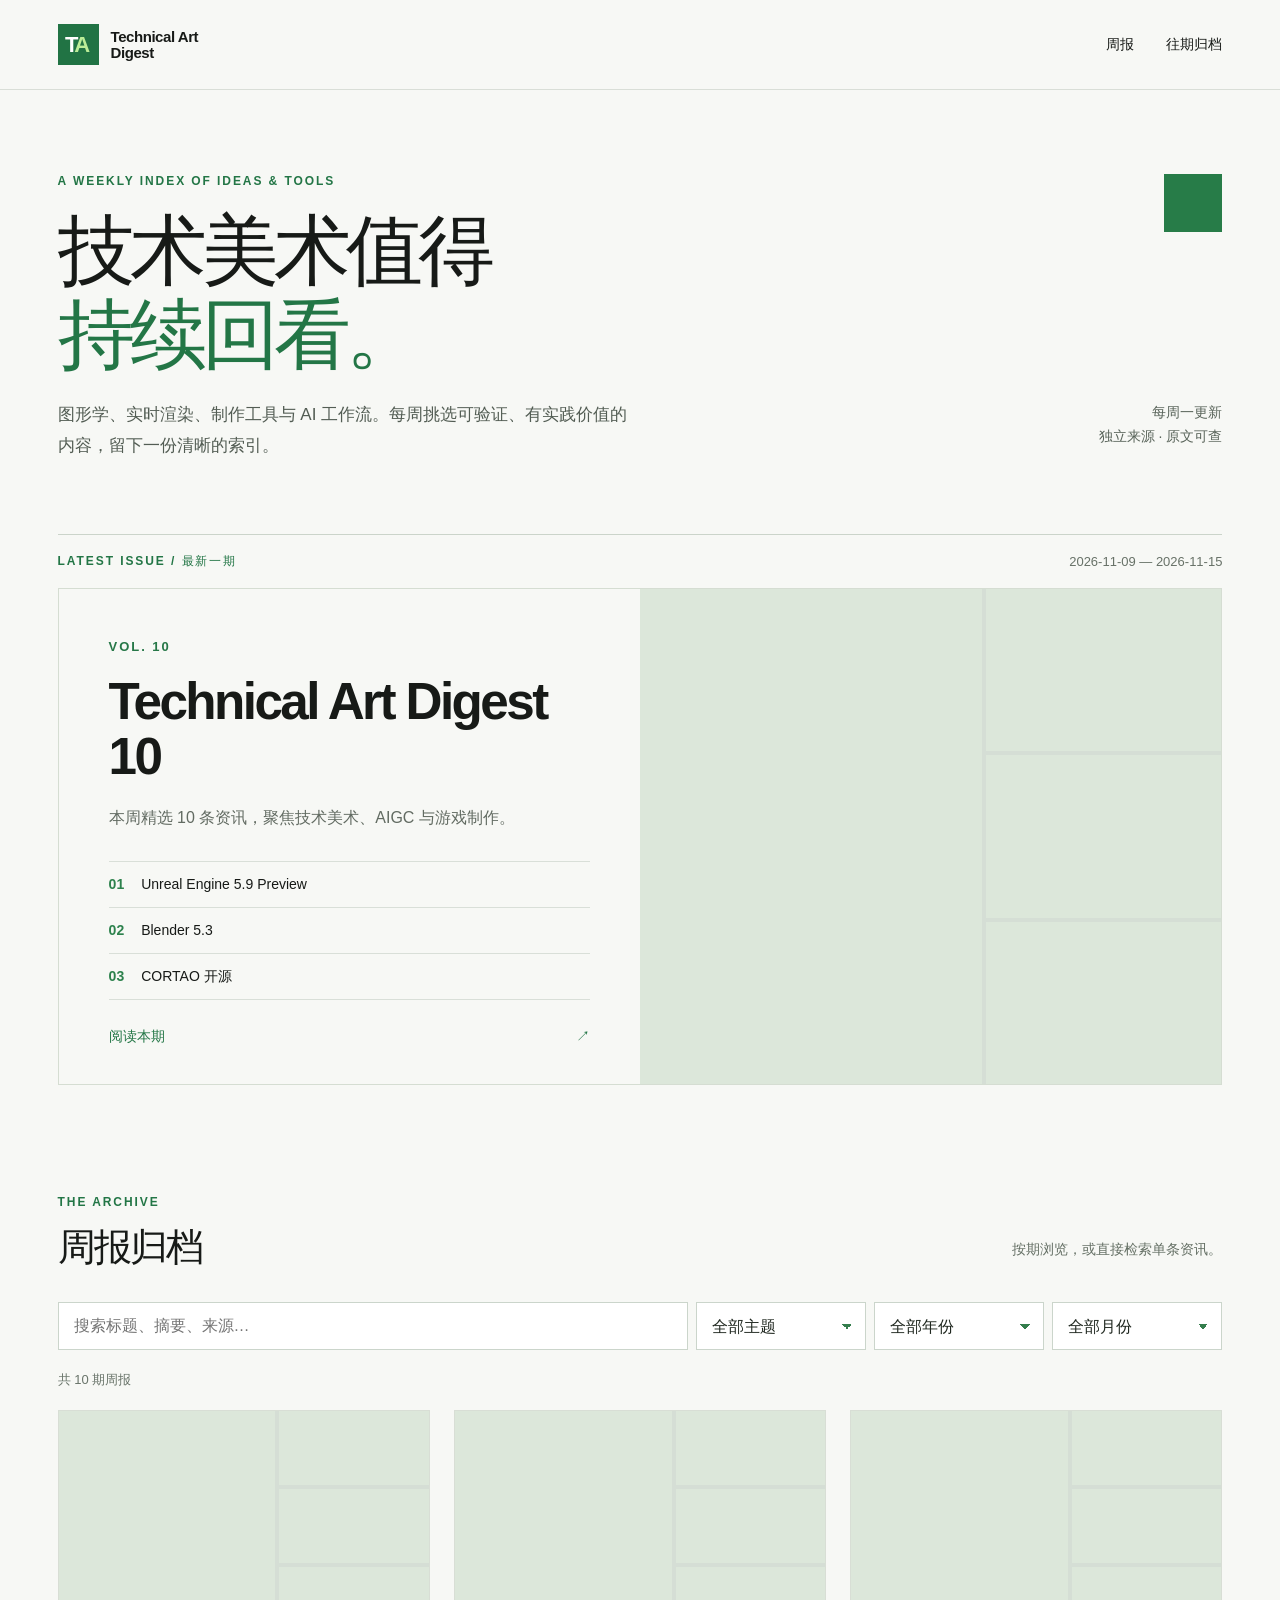
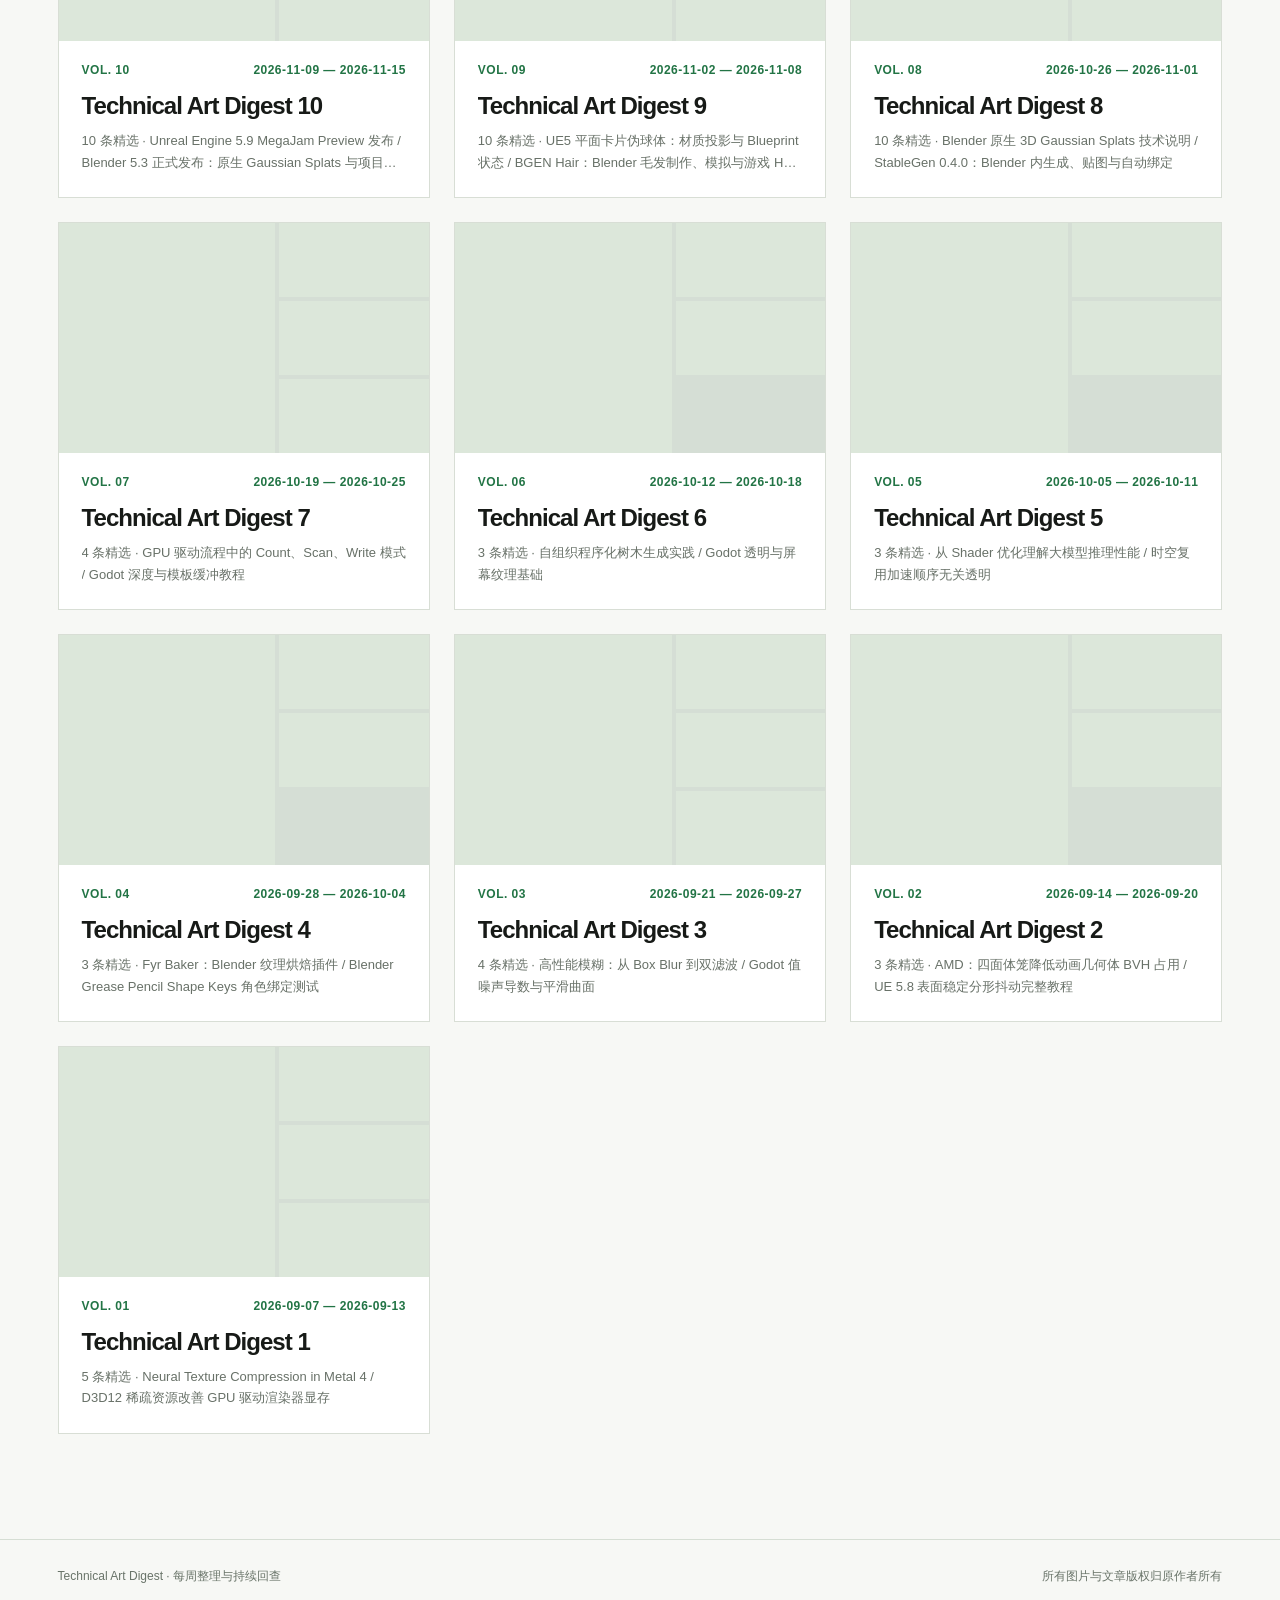
==== index.html @ 16531b32 "Build Technical Art Digest archive with ten issues" ====
<!doctype html>
<html lang="zh-CN">
<head>
  <meta charset="utf-8">
  <meta name="viewport" content="width=device-width, initial-scale=1">
  <meta name="theme-color" content="#f7f8f5">
  <meta name="description" content="Technical Art Digest：技术美术、图形学、AIGC 与游戏制作的每周精选。">
  <title>Technical Art Digest</title>
  <link rel="stylesheet" href="styles.css">
  <script src="app.js" defer></script>
</head>
<body>
  <header class="site-header"><a class="brand" href="./"><span class="brand-mark">T<span>A</span></span><span>Technical Art<br>Digest</span></a><nav><a href="./" aria-current="page">周报</a><a href="#archive">往期归档</a></nav></header>
  <main id="app"><p class="loading">正在载入周报…</p></main>
  <footer class="site-footer"><span>Technical Art Digest · 每周整理与持续回查</span><span>所有图片与文章版权归原作者所有</span></footer>
</body>
</html>
---- styles.css ----
:root{font-family:Arial,"Microsoft YaHei","PingFang SC",sans-serif;color:#171a17;background:#f7f8f5;font-synthesis:none}*{box-sizing:border-box}html{scroll-behavior:smooth}body{margin:0}a{color:inherit;text-decoration:none}button,input,select{font:inherit}img{display:block;width:100%;height:100%;object-fit:cover}.site-header,.site-footer,main{max-width:1440px;margin:auto}.site-header{height:90px;padding:0 4.5%;display:flex;align-items:center;justify-content:space-between;border-bottom:1px solid #d9ded7}.brand{display:flex;gap:12px;align-items:center;font-size:15px;line-height:1.05;font-weight:800;letter-spacing:-.03em}.brand-mark{width:41px;height:41px;background:#217344;color:white;display:flex;align-items:center;justify-content:center;letter-spacing:-.18em;padding-right:5px;font-size:22px}.brand-mark span{color:#bbed98}.site-header nav{display:flex;gap:32px;font-size:14px;font-weight:700}.site-header nav a:hover,.text-link:hover,.source-link:hover{color:#217344}main{padding:0 4.5%}.intro{min-height:430px;padding:84px 0 72px;display:flex;justify-content:space-between;gap:36px}.eyebrow{color:#237646;font-size:12px;font-weight:800;letter-spacing:.16em;margin:0 0 21px}.intro h1{font-size:clamp(48px,6vw,91px);line-height:1.09;letter-spacing:-.065em;margin:0 0 24px;font-weight:800}.intro h1 em{font-style:normal;color:#237646}.intro-copy{max-width:570px;font-size:17px;line-height:1.8;color:#535d54;margin:0}.intro-side{display:flex;flex-direction:column;align-items:flex-end;justify-content:space-between;text-align:right;color:#59645a;font-size:14px;line-height:1.65}.green-square{width:58px;height:58px;background:#277c48}.section-top{display:flex;justify-content:space-between;align-items:center;font-size:13px;color:#677167;border-top:1px solid #cbd4ca;padding:18px 0}.section-top .eyebrow{margin:0}.featured-layout{display:grid;grid-template-columns:1fr 1fr;min-height:480px;border:1px solid #d5ddd2;transition:border-color .2s}.featured-layout:hover{border-color:#217344}.featured-copy{padding:50px 50px 38px;display:flex;flex-direction:column}.volume{font-size:13px;letter-spacing:.15em;font-weight:800;color:#267747}.featured-copy h2{font-size:clamp(36px,4vw,65px);line-height:1.08;letter-spacing:-.05em;margin:20px 0}.featured-copy>p{color:#626b62;font-size:16px;line-height:1.7;margin:0 0 30px}.feature-list{border-top:1px solid #d9dfd8}.feature-list>div{display:flex;gap:17px;padding:12px 0;border-bottom:1px solid #d9dfd8;font-size:14px;line-height:1.5}.feature-list b{color:#2d824d}.featured-action{margin-top:auto;padding-top:28px;font-size:14px;font-weight:800;color:#237646;display:flex;justify-content:space-between}.mosaic{display:grid;grid-template-columns:1.45fr 1fr;grid-template-rows:repeat(3,1fr);gap:4px;min-height:280px;background:#d5ded5}.mosaic-cell{overflow:hidden;background:#e6ebe4}.mosaic-cell img{transition:transform .25s}.featured-layout:hover .mosaic-cell img,.issue-card:hover .mosaic-cell img{transform:scale(1.035)}.cell-1{grid-row:1/4}.cell-2{grid-column:2;grid-row:1}.cell-3{grid-column:2;grid-row:2}.cell-4{grid-column:2;grid-row:3}.mosaic-cell:only-child{grid-column:1/3;grid-row:1/4}.mosaic-placeholder{grid-column:1/3;grid-row:1/4;background:#d4e5d2;color:#207043;display:grid;place-items:center;text-align:center;font-size:30px;font-weight:800;line-height:1.3}.image-frame{background:#e2e9e0;overflow:hidden}.image-missing{background:#dce7da}.archive{padding:110px 0 105px}.section-heading{display:flex;align-items:end;justify-content:space-between;gap:20px;margin-bottom:29px}.section-heading .eyebrow{margin-bottom:13px}.section-heading h2{font-size:38px;letter-spacing:-.045em;margin:0}.section-heading>p{color:#657065;font-size:14px}.filters{display:grid;grid-template-columns:minmax(230px,1fr) repeat(3,170px);gap:8px}.filters input,.filters select{width:100%;height:48px;border:1px solid #cbd5cb;background:white;padding:0 15px;color:#202820;outline:none;border-radius:0}.filters input:focus,.filters select:focus{border-color:#237646;box-shadow:0 0 0 2px #b9dfc4}.filters select{appearance:none;background-image:linear-gradient(45deg,transparent 50%,#347e4d 50%),linear-gradient(135deg,#347e4d 50%,transparent 50%);background-position:calc(100% - 18px) 21px,calc(100% - 13px) 21px;background-size:5px 5px;background-repeat:no-repeat}.result-count{color:#69746a;font-size:13px;margin:21px 0}.issue-grid{display:grid;grid-template-columns:repeat(3,minmax(0,1fr));gap:24px}.issue-card{background:#fff;border:1px solid #d8ded5;min-width:0;transition:border-color .2s,transform .2s}.issue-card:hover{border-color:#278049;transform:translateY(-3px)}.issue-card .mosaic{height:230px;min-height:0}.issue-card-meta{display:flex;justify-content:space-between;gap:12px;padding:22px 23px 0;font-size:12px;color:#227445;font-weight:800;letter-spacing:.04em}.issue-card h3{font-size:24px;letter-spacing:-.04em;margin:15px 23px 10px}.issue-card p{margin:0 23px 24px;color:#687168;font-size:13px;line-height:1.65;display:-webkit-box;-webkit-line-clamp:2;-webkit-box-orient:vertical;overflow:hidden}.results-list{display:grid;gap:12px}.result-card{display:grid;grid-template-columns:220px 1fr;background:white;border:1px solid #d8ded5}.result-image{height:180px}.result-body{padding:22px 27px}.result-body h3{font-size:21px;letter-spacing:-.03em;margin:12px 0 8px}.result-body p{color:#596459;line-height:1.6;margin:0 0 11px;font-size:14px}.text-link{font-weight:800;color:#237646;font-size:13px}.meta{display:flex;gap:10px;align-items:center;flex-wrap:wrap;font-size:12px;color:#6b746b}.tag{display:inline-block;padding:5px 8px;background:#e4f0e5;color:#206d3f;font-size:12px;font-weight:800}.tag.ai{background:#e6e9f5;color:#424d90}.tag.games{background:#f1ebd8;color:#7a6127}.site-footer{border-top:1px solid #d6ded4;display:flex;justify-content:space-between;gap:20px;padding:28px 4.5% 45px;color:#697469;font-size:12px}.loading,.not-found,.empty{padding:80px 0;color:#576458}.not-found h1{font-size:34px}.sr-only{position:absolute;width:1px;height:1px;padding:0;margin:-1px;overflow:hidden;clip:rect(0,0,0,0);white-space:nowrap;border:0}.issue-page{padding-top:35px}.back-link{font-size:13px;color:#53705a;font-weight:800}.issue-hero{display:grid;grid-template-columns:1fr 46%;gap:40px;min-height:365px;padding:65px 0 60px;align-items:center}.issue-hero h1{font-size:clamp(46px,5.5vw,78px);line-height:1.06;letter-spacing:-.06em;margin:0 0 20px}.issue-date{color:#667166;font-size:15px}.issue-hero .mosaic{height:290px}.backfill-note{max-width:560px;color:#697669;font-size:13px;line-height:1.6;margin-top:24px}.top-picks,.stories,.closing{border-top:1px solid #cbd5ca;padding:37px 0 70px}.picks-grid{display:grid;grid-template-columns:repeat(3,1fr);gap:30px}.picks-grid>div{border-top:2px solid #297849;padding-top:15px}.picks-grid span{color:#237646;font-size:13px;font-weight:800}.picks-grid h3{font-size:20px;line-height:1.35;margin:18px 0 8px}.picks-grid p{font-size:14px;line-height:1.7;color:#5d695e}.story{display:grid;grid-template-columns:55px minmax(0,1fr) 36%;gap:24px;border-top:1px solid #dce3da;padding:30px 0 40px;scroll-margin-top:30px}.story-index{color:#2b7c49;font-size:14px;font-weight:800}.story h3{font-size:clamp(23px,2.5vw,32px);letter-spacing:-.035em;line-height:1.3;margin:16px 0}.story-main>p{line-height:1.85;color:#48544a;font-size:16px;margin:0 0 18px}.value{border-left:3px solid #358658;padding:3px 0 3px 15px;margin:20px 0}.value strong{font-size:13px;color:#227345}.value p{font-size:14px;line-height:1.7;color:#5c685d;margin:6px 0 0}.source-link{font-size:14px;color:#247744;font-weight:800}.story-figure{margin:0}.story-figure .image-frame{aspect-ratio:1.5}.story-figure figcaption{font-size:12px;color:#6d776d;margin-top:9px;line-height:1.5}.story-figure figcaption a{text-decoration:underline}.closing{max-width:850px}.closing h2{font-size:36px;letter-spacing:-.04em}.closing>p:not(.eyebrow),.closing div p{font-size:16px;line-height:1.8;color:#4d5a4f}.closing div{margin-top:20px}.closing strong{color:#237646}.issue-pagination{display:flex;justify-content:space-between;border-top:1px solid #d6ded4;padding:27px 0 70px;color:#237646;font-weight:800;font-size:14px}@media(max-width:900px){.featured-layout,.issue-hero{grid-template-columns:1fr}.featured-layout .mosaic{height:350px}.issue-grid{grid-template-columns:repeat(2,minmax(0,1fr))}.filters{grid-template-columns:1fr 1fr}.search-wrap{grid-column:1/-1}.story{grid-template-columns:40px 1fr}.story-figure{grid-column:2}.story-figure .image-frame{max-width:600px}.issue-hero{gap:10px}}@media(max-width:600px){.site-header{height:70px;padding:0 5%}.site-header nav{gap:16px}.site-header nav a{font-size:13px}main{padding:0 5%}.intro{min-height:0;padding:62px 0;display:block}.intro h1{font-size:48px}.intro-side{display:none}.featured-copy{padding:29px 24px}.featured-copy h2{font-size:38px}.featured-layout .mosaic{height:260px}.archive{padding:75px 0}.section-heading h2{font-size:31px}.section-heading>p{display:none}.filters{grid-template-columns:1fr 1fr}.filters label:nth-child(2){grid-column:1/-1}.issue-grid{grid-template-columns:1fr}.issue-card .mosaic{height:240px}.result-card{grid-template-columns:1fr}.result-image{height:200px}.site-footer{padding:24px 5%;display:block;line-height:1.8}.issue-hero{padding:45px 0}.issue-hero h1{font-size:46px}.issue-hero .mosaic{height:230px}.picks-grid{grid-template-columns:1fr;gap:18px}.story{grid-template-columns:1fr;gap:10px}.story-index{font-size:12px}.story-figure{grid-column:1}.story h3{font-size:25px}}
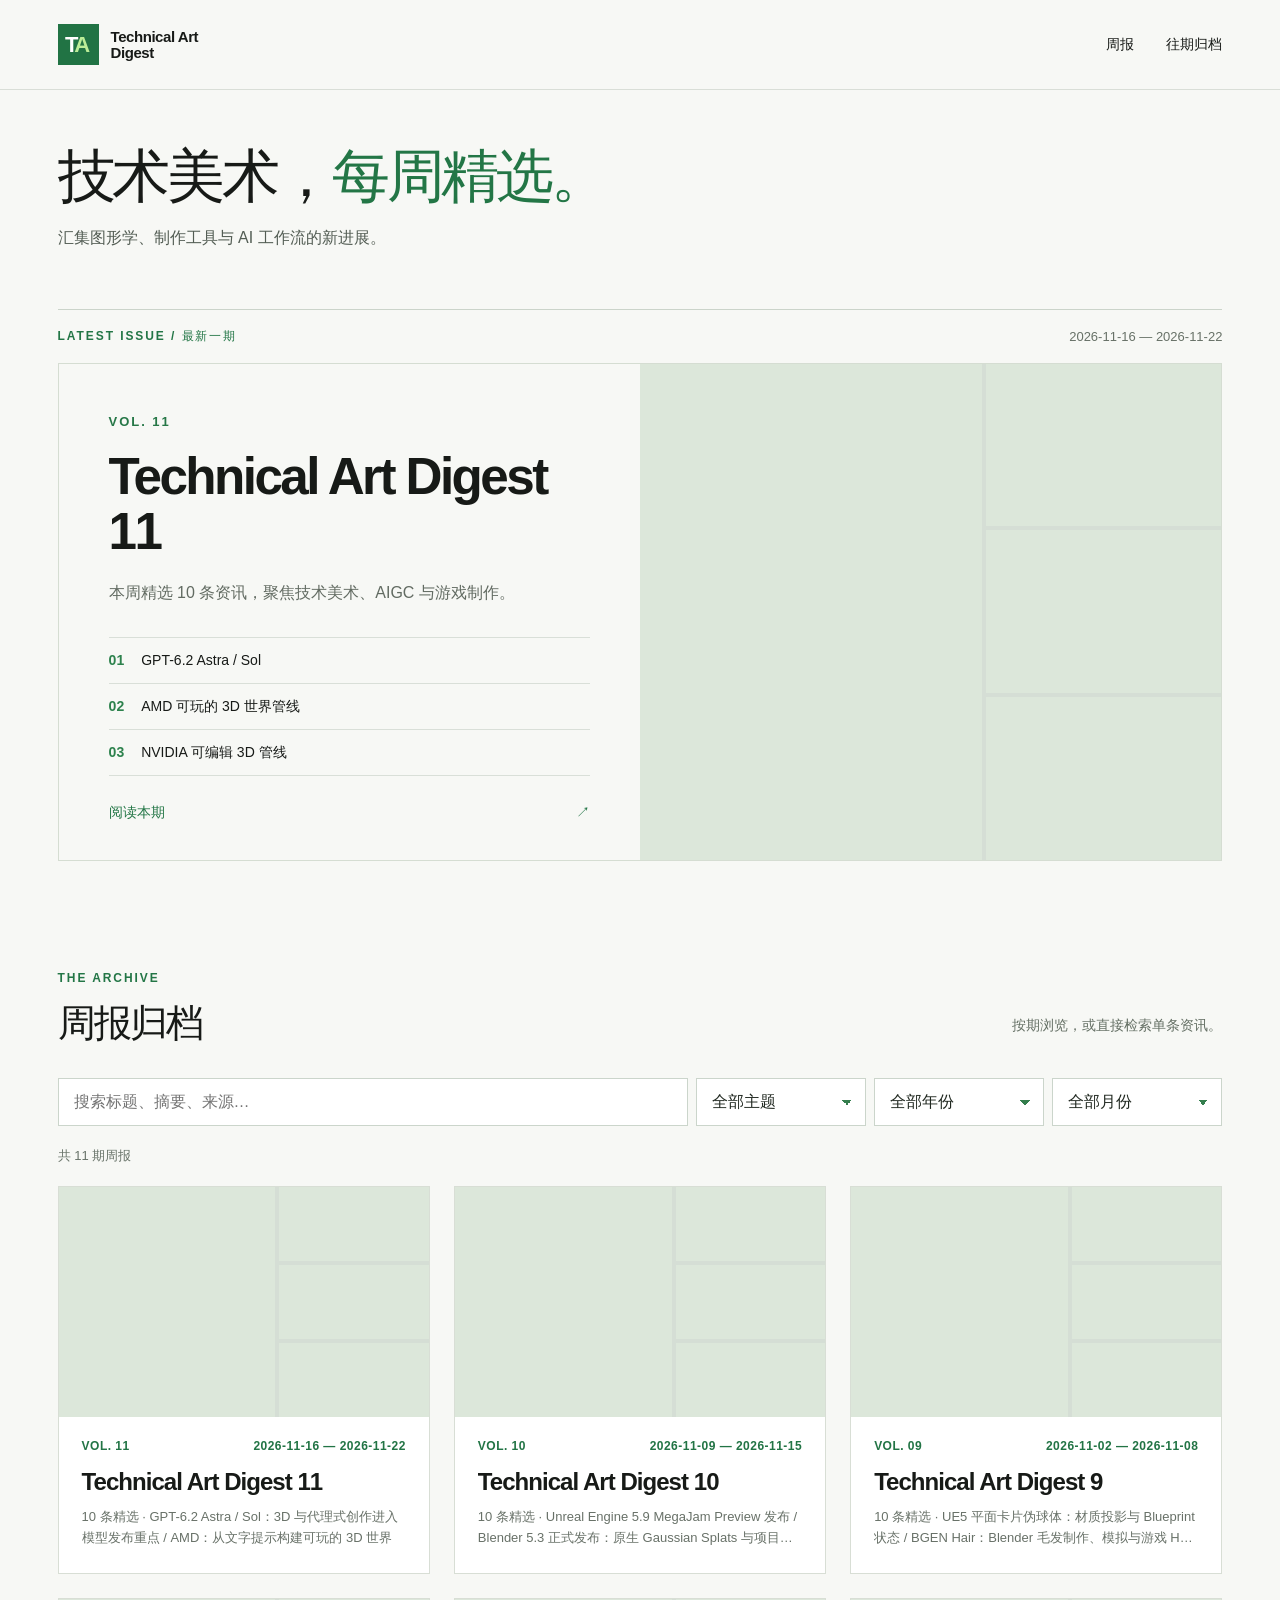
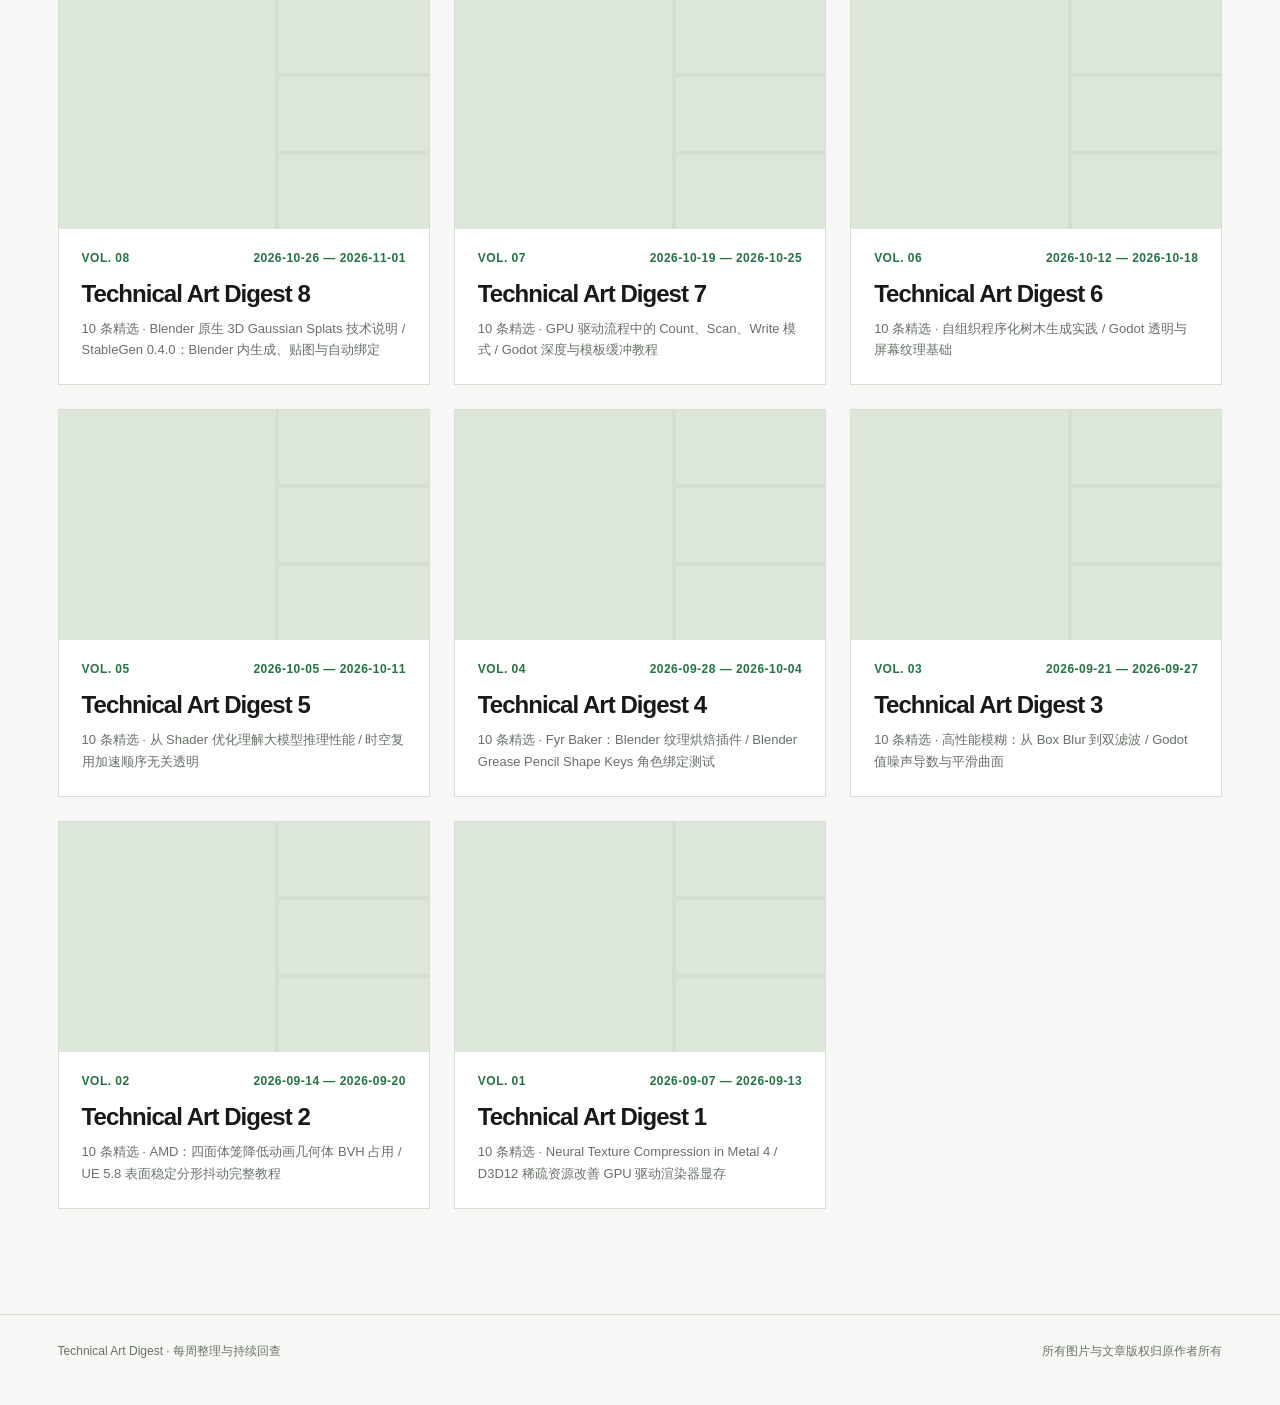
==== commit f62fa306: "Refresh digest data after publication" ====
--- a/index.html
+++ b/index.html
@@ -7,7 +7,7 @@
   <meta name="description" content="Technical Art Digest：技术美术、图形学、AIGC 与游戏制作的每周精选。">
   <title>Technical Art Digest</title>
   <link rel="stylesheet" href="styles.css">
-  <script src="app.js" defer></script>
+  <script src="app.js?v=11" defer></script>
 </head>
 <body>
   <header class="site-header"><a class="brand" href="./"><span class="brand-mark">T<span>A</span></span><span>Technical Art<br>Digest</span></a><nav><a href="./" aria-current="page">周报</a><a href="#archive">往期归档</a></nav></header>
--- a/styles.css
+++ b/styles.css
@@ -1 +1,7 @@
 :root{font-family:Arial,"Microsoft YaHei","PingFang SC",sans-serif;color:#171a17;background:#f7f8f5;font-synthesis:none}*{box-sizing:border-box}html{scroll-behavior:smooth}body{margin:0}a{color:inherit;text-decoration:none}button,input,select{font:inherit}img{display:block;width:100%;height:100%;object-fit:cover}.site-header,.site-footer,main{max-width:1440px;margin:auto}.site-header{height:90px;padding:0 4.5%;display:flex;align-items:center;justify-content:space-between;border-bottom:1px solid #d9ded7}.brand{display:flex;gap:12px;align-items:center;font-size:15px;line-height:1.05;font-weight:800;letter-spacing:-.03em}.brand-mark{width:41px;height:41px;background:#217344;color:white;display:flex;align-items:center;justify-content:center;letter-spacing:-.18em;padding-right:5px;font-size:22px}.brand-mark span{color:#bbed98}.site-header nav{display:flex;gap:32px;font-size:14px;font-weight:700}.site-header nav a:hover,.text-link:hover,.source-link:hover{color:#217344}main{padding:0 4.5%}.intro{min-height:430px;padding:84px 0 72px;display:flex;justify-content:space-between;gap:36px}.eyebrow{color:#237646;font-size:12px;font-weight:800;letter-spacing:.16em;margin:0 0 21px}.intro h1{font-size:clamp(48px,6vw,91px);line-height:1.09;letter-spacing:-.065em;margin:0 0 24px;font-weight:800}.intro h1 em{font-style:normal;color:#237646}.intro-copy{max-width:570px;font-size:17px;line-height:1.8;color:#535d54;margin:0}.intro-side{display:flex;flex-direction:column;align-items:flex-end;justify-content:space-between;text-align:right;color:#59645a;font-size:14px;line-height:1.65}.green-square{width:58px;height:58px;background:#277c48}.section-top{display:flex;justify-content:space-between;align-items:center;font-size:13px;color:#677167;border-top:1px solid #cbd4ca;padding:18px 0}.section-top .eyebrow{margin:0}.featured-layout{display:grid;grid-template-columns:1fr 1fr;min-height:480px;border:1px solid #d5ddd2;transition:border-color .2s}.featured-layout:hover{border-color:#217344}.featured-copy{padding:50px 50px 38px;display:flex;flex-direction:column}.volume{font-size:13px;letter-spacing:.15em;font-weight:800;color:#267747}.featured-copy h2{font-size:clamp(36px,4vw,65px);line-height:1.08;letter-spacing:-.05em;margin:20px 0}.featured-copy>p{color:#626b62;font-size:16px;line-height:1.7;margin:0 0 30px}.feature-list{border-top:1px solid #d9dfd8}.feature-list>div{display:flex;gap:17px;padding:12px 0;border-bottom:1px solid #d9dfd8;font-size:14px;line-height:1.5}.feature-list b{color:#2d824d}.featured-action{margin-top:auto;padding-top:28px;font-size:14px;font-weight:800;color:#237646;display:flex;justify-content:space-between}.mosaic{display:grid;grid-template-columns:1.45fr 1fr;grid-template-rows:repeat(3,1fr);gap:4px;min-height:280px;background:#d5ded5}.mosaic-cell{overflow:hidden;background:#e6ebe4}.mosaic-cell img{transition:transform .25s}.featured-layout:hover .mosaic-cell img,.issue-card:hover .mosaic-cell img{transform:scale(1.035)}.cell-1{grid-row:1/4}.cell-2{grid-column:2;grid-row:1}.cell-3{grid-column:2;grid-row:2}.cell-4{grid-column:2;grid-row:3}.mosaic-cell:only-child{grid-column:1/3;grid-row:1/4}.mosaic-placeholder{grid-column:1/3;grid-row:1/4;background:#d4e5d2;color:#207043;display:grid;place-items:center;text-align:center;font-size:30px;font-weight:800;line-height:1.3}.image-frame{background:#e2e9e0;overflow:hidden}.image-missing{background:#dce7da}.archive{padding:110px 0 105px}.section-heading{display:flex;align-items:end;justify-content:space-between;gap:20px;margin-bottom:29px}.section-heading .eyebrow{margin-bottom:13px}.section-heading h2{font-size:38px;letter-spacing:-.045em;margin:0}.section-heading>p{color:#657065;font-size:14px}.filters{display:grid;grid-template-columns:minmax(230px,1fr) repeat(3,170px);gap:8px}.filters input,.filters select{width:100%;height:48px;border:1px solid #cbd5cb;background:white;padding:0 15px;color:#202820;outline:none;border-radius:0}.filters input:focus,.filters select:focus{border-color:#237646;box-shadow:0 0 0 2px #b9dfc4}.filters select{appearance:none;background-image:linear-gradient(45deg,transparent 50%,#347e4d 50%),linear-gradient(135deg,#347e4d 50%,transparent 50%);background-position:calc(100% - 18px) 21px,calc(100% - 13px) 21px;background-size:5px 5px;background-repeat:no-repeat}.result-count{color:#69746a;font-size:13px;margin:21px 0}.issue-grid{display:grid;grid-template-columns:repeat(3,minmax(0,1fr));gap:24px}.issue-card{background:#fff;border:1px solid #d8ded5;min-width:0;transition:border-color .2s,transform .2s}.issue-card:hover{border-color:#278049;transform:translateY(-3px)}.issue-card .mosaic{height:230px;min-height:0}.issue-card-meta{display:flex;justify-content:space-between;gap:12px;padding:22px 23px 0;font-size:12px;color:#227445;font-weight:800;letter-spacing:.04em}.issue-card h3{font-size:24px;letter-spacing:-.04em;margin:15px 23px 10px}.issue-card p{margin:0 23px 24px;color:#687168;font-size:13px;line-height:1.65;display:-webkit-box;-webkit-line-clamp:2;-webkit-box-orient:vertical;overflow:hidden}.results-list{display:grid;gap:12px}.result-card{display:grid;grid-template-columns:220px 1fr;background:white;border:1px solid #d8ded5}.result-image{height:180px}.result-body{padding:22px 27px}.result-body h3{font-size:21px;letter-spacing:-.03em;margin:12px 0 8px}.result-body p{color:#596459;line-height:1.6;margin:0 0 11px;font-size:14px}.text-link{font-weight:800;color:#237646;font-size:13px}.meta{display:flex;gap:10px;align-items:center;flex-wrap:wrap;font-size:12px;color:#6b746b}.tag{display:inline-block;padding:5px 8px;background:#e4f0e5;color:#206d3f;font-size:12px;font-weight:800}.tag.ai{background:#e6e9f5;color:#424d90}.tag.games{background:#f1ebd8;color:#7a6127}.site-footer{border-top:1px solid #d6ded4;display:flex;justify-content:space-between;gap:20px;padding:28px 4.5% 45px;color:#697469;font-size:12px}.loading,.not-found,.empty{padding:80px 0;color:#576458}.not-found h1{font-size:34px}.sr-only{position:absolute;width:1px;height:1px;padding:0;margin:-1px;overflow:hidden;clip:rect(0,0,0,0);white-space:nowrap;border:0}.issue-page{padding-top:35px}.back-link{font-size:13px;color:#53705a;font-weight:800}.issue-hero{display:grid;grid-template-columns:1fr 46%;gap:40px;min-height:365px;padding:65px 0 60px;align-items:center}.issue-hero h1{font-size:clamp(46px,5.5vw,78px);line-height:1.06;letter-spacing:-.06em;margin:0 0 20px}.issue-date{color:#667166;font-size:15px}.issue-hero .mosaic{height:290px}.backfill-note{max-width:560px;color:#697669;font-size:13px;line-height:1.6;margin-top:24px}.top-picks,.stories,.closing{border-top:1px solid #cbd5ca;padding:37px 0 70px}.picks-grid{display:grid;grid-template-columns:repeat(3,1fr);gap:30px}.picks-grid>div{border-top:2px solid #297849;padding-top:15px}.picks-grid span{color:#237646;font-size:13px;font-weight:800}.picks-grid h3{font-size:20px;line-height:1.35;margin:18px 0 8px}.picks-grid p{font-size:14px;line-height:1.7;color:#5d695e}.story{display:grid;grid-template-columns:55px minmax(0,1fr) 36%;gap:24px;border-top:1px solid #dce3da;padding:30px 0 40px;scroll-margin-top:30px}.story-index{color:#2b7c49;font-size:14px;font-weight:800}.story h3{font-size:clamp(23px,2.5vw,32px);letter-spacing:-.035em;line-height:1.3;margin:16px 0}.story-main>p{line-height:1.85;color:#48544a;font-size:16px;margin:0 0 18px}.value{border-left:3px solid #358658;padding:3px 0 3px 15px;margin:20px 0}.value strong{font-size:13px;color:#227345}.value p{font-size:14px;line-height:1.7;color:#5c685d;margin:6px 0 0}.source-link{font-size:14px;color:#247744;font-weight:800}.story-figure{margin:0}.story-figure .image-frame{aspect-ratio:1.5}.story-figure figcaption{font-size:12px;color:#6d776d;margin-top:9px;line-height:1.5}.story-figure figcaption a{text-decoration:underline}.closing{max-width:850px}.closing h2{font-size:36px;letter-spacing:-.04em}.closing>p:not(.eyebrow),.closing div p{font-size:16px;line-height:1.8;color:#4d5a4f}.closing div{margin-top:20px}.closing strong{color:#237646}.issue-pagination{display:flex;justify-content:space-between;border-top:1px solid #d6ded4;padding:27px 0 70px;color:#237646;font-weight:800;font-size:14px}@media(max-width:900px){.featured-layout,.issue-hero{grid-template-columns:1fr}.featured-layout .mosaic{height:350px}.issue-grid{grid-template-columns:repeat(2,minmax(0,1fr))}.filters{grid-template-columns:1fr 1fr}.search-wrap{grid-column:1/-1}.story{grid-template-columns:40px 1fr}.story-figure{grid-column:2}.story-figure .image-frame{max-width:600px}.issue-hero{gap:10px}}@media(max-width:600px){.site-header{height:70px;padding:0 5%}.site-header nav{gap:16px}.site-header nav a{font-size:13px}main{padding:0 5%}.intro{min-height:0;padding:62px 0;display:block}.intro h1{font-size:48px}.intro-side{display:none}.featured-copy{padding:29px 24px}.featured-copy h2{font-size:38px}.featured-layout .mosaic{height:260px}.archive{padding:75px 0}.section-heading h2{font-size:31px}.section-heading>p{display:none}.filters{grid-template-columns:1fr 1fr}.filters label:nth-child(2){grid-column:1/-1}.issue-grid{grid-template-columns:1fr}.issue-card .mosaic{height:240px}.result-card{grid-template-columns:1fr}.result-image{height:200px}.site-footer{padding:24px 5%;display:block;line-height:1.8}.issue-hero{padding:45px 0}.issue-hero h1{font-size:46px}.issue-hero .mosaic{height:230px}.picks-grid{grid-template-columns:1fr;gap:18px}.story{grid-template-columns:1fr;gap:10px}.story-index{font-size:12px}.story-figure{grid-column:1}.story h3{font-size:25px}}
+
+/* Compact homepage introduction */
+.intro{min-height:0;padding:54px 0 58px;display:flex;flex-direction:column;align-items:flex-start;justify-content:center;gap:0}
+.intro h1{font-size:clamp(36px,4.5vw,58px);line-height:1.12;letter-spacing:-.055em;margin:0 0 16px}
+.intro-copy{max-width:900px;font-size:16px;line-height:1.65}
+@media(max-width:600px){.intro{padding:40px 0 44px}.intro h1{font-size:38px;margin-bottom:12px}.intro-copy{font-size:14px;line-height:1.7}}
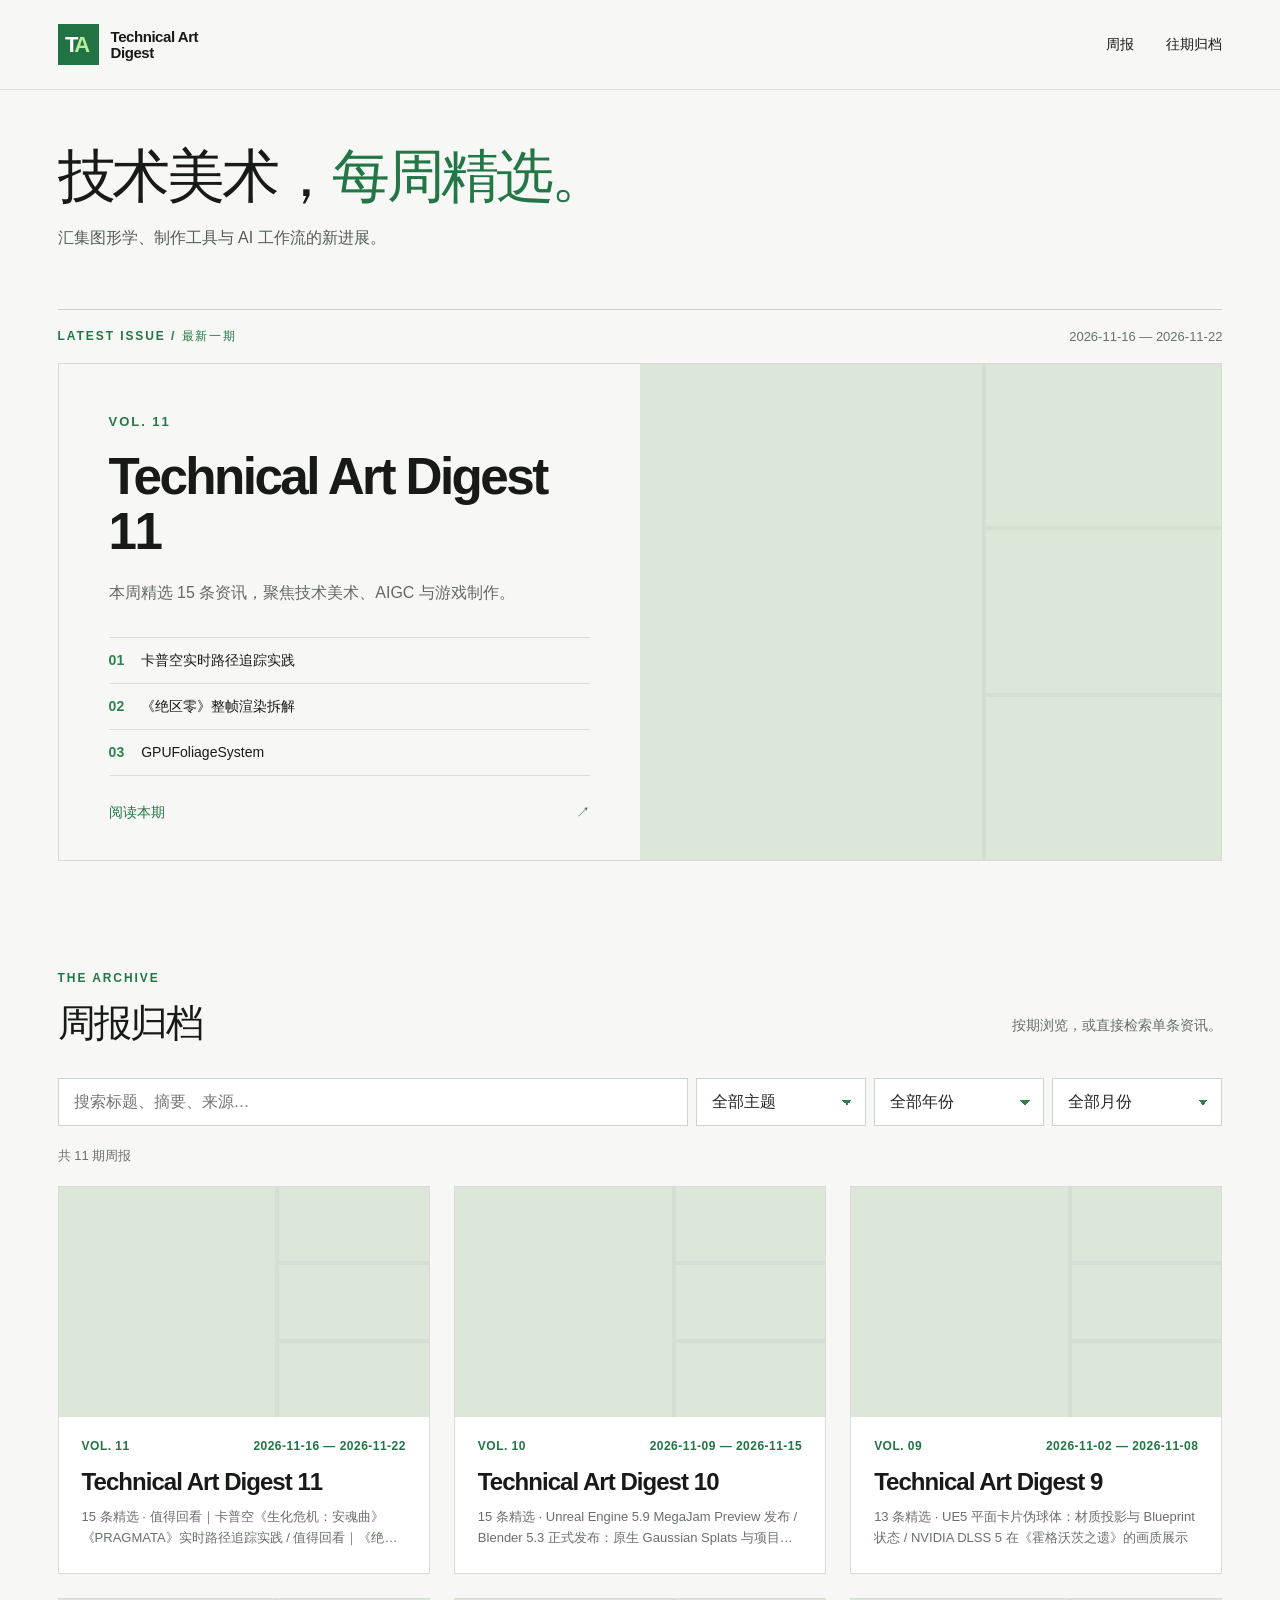
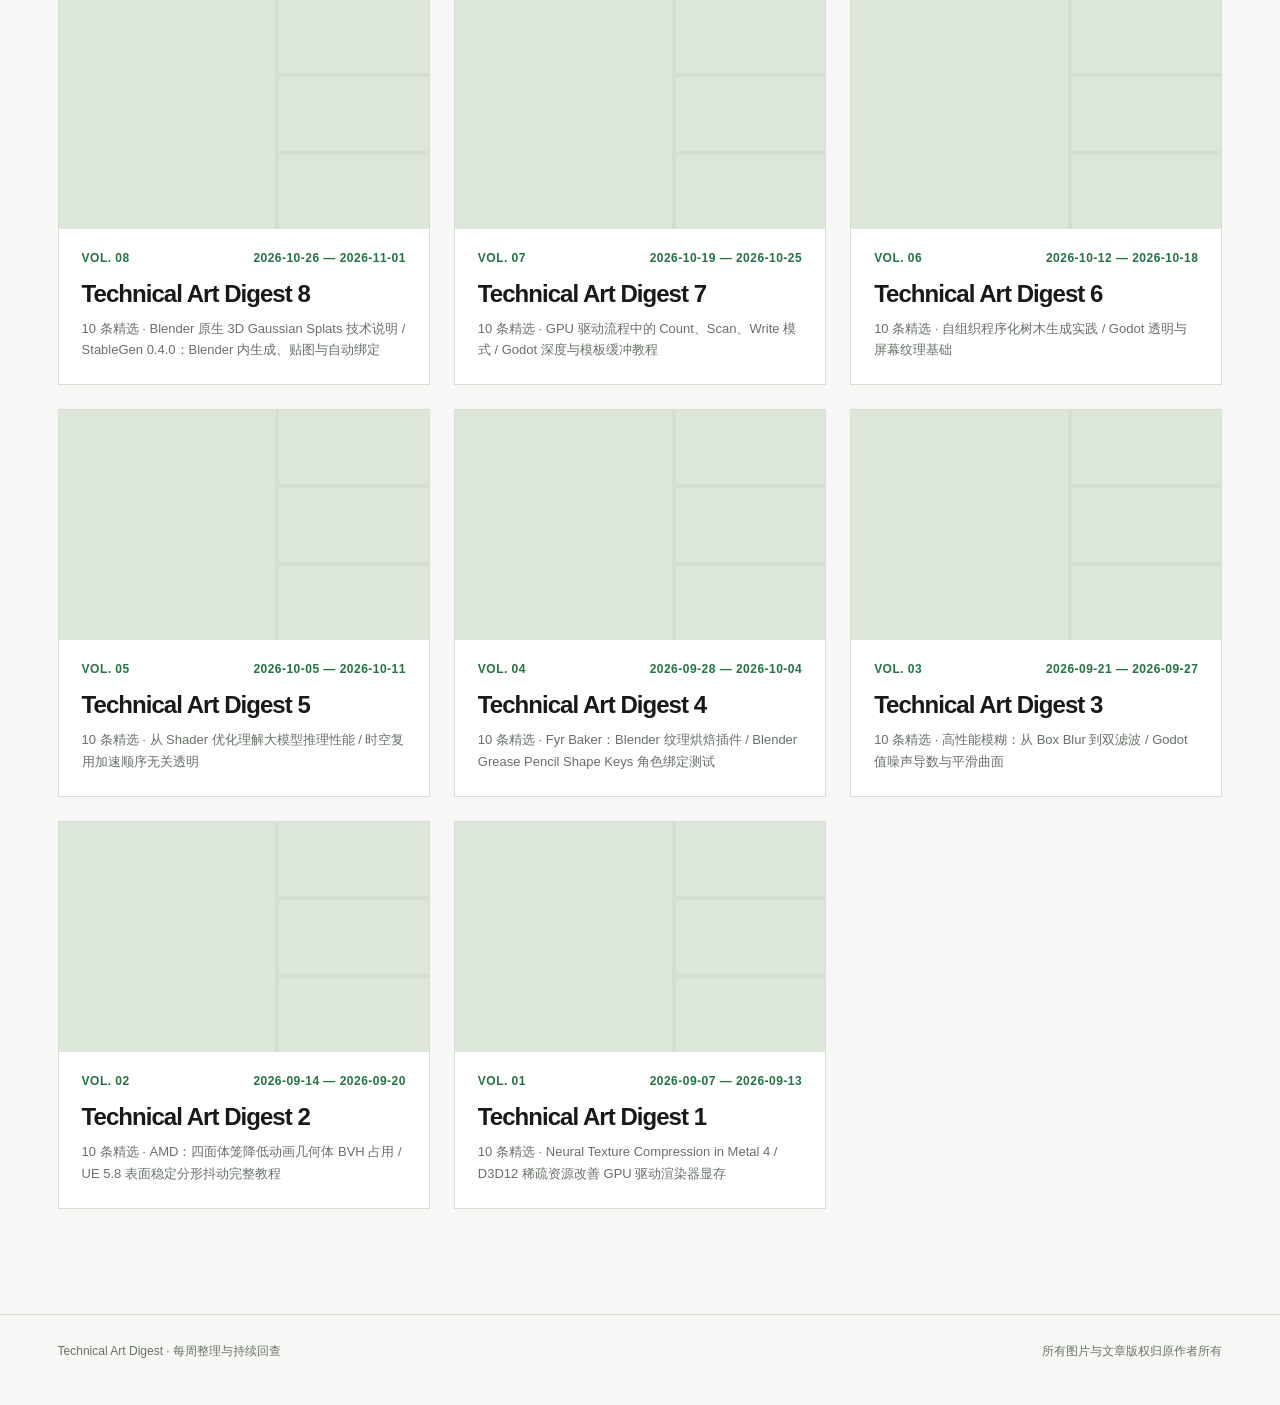
==== commit e8b9a127: "Refresh site assets for weekly categories" ====
--- a/index.html
+++ b/index.html
@@ -6,8 +6,8 @@
   <meta name="theme-color" content="#f7f8f5">
   <meta name="description" content="Technical Art Digest：技术美术、图形学、AIGC 与游戏制作的每周精选。">
   <title>Technical Art Digest</title>
-  <link rel="stylesheet" href="styles.css">
-  <script src="app.js?v=11" defer></script>
+  <link rel="stylesheet" href="styles.css?v=12">
+  <script src="app.js?v=12" defer></script>
 </head>
 <body>
   <header class="site-header"><a class="brand" href="./"><span class="brand-mark">T<span>A</span></span><span>Technical Art<br>Digest</span></a><nav><a href="./" aria-current="page">周报</a><a href="#archive">往期归档</a></nav></header>
--- a/styles.css
+++ b/styles.css
@@ -2,6 +2,8 @@
 
 /* Compact homepage introduction */
 .intro{min-height:0;padding:54px 0 58px;display:flex;flex-direction:column;align-items:flex-start;justify-content:center;gap:0}
+.module-heading{font-size:30px;letter-spacing:-.04em;margin:45px 0 8px;padding-top:22px;border-top:2px solid #267747;color:#1f5936}
+@media(max-width:600px){.module-heading{font-size:25px;margin-top:35px}}
 .intro h1{font-size:clamp(36px,4.5vw,58px);line-height:1.12;letter-spacing:-.055em;margin:0 0 16px}
 .intro-copy{max-width:900px;font-size:16px;line-height:1.65}
 @media(max-width:600px){.intro{padding:40px 0 44px}.intro h1{font-size:38px;margin-bottom:12px}.intro-copy{font-size:14px;line-height:1.7}}
